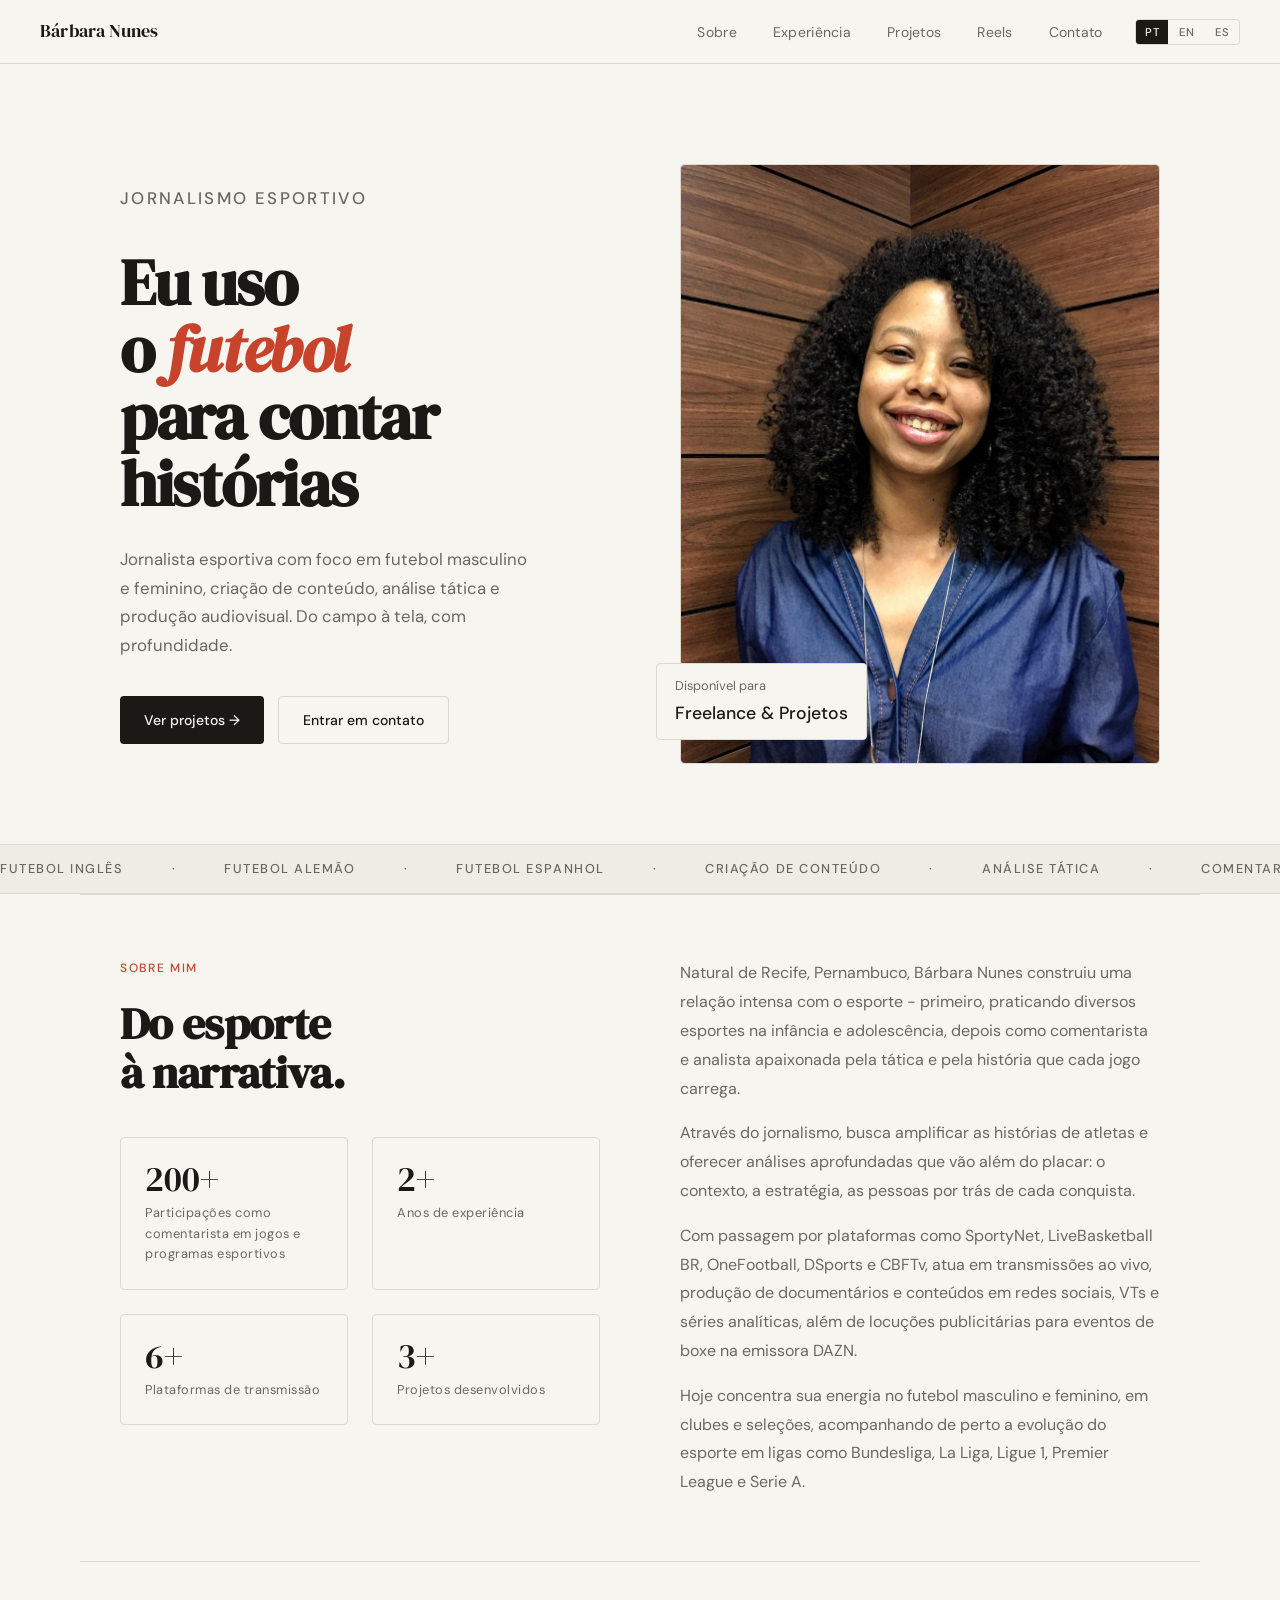
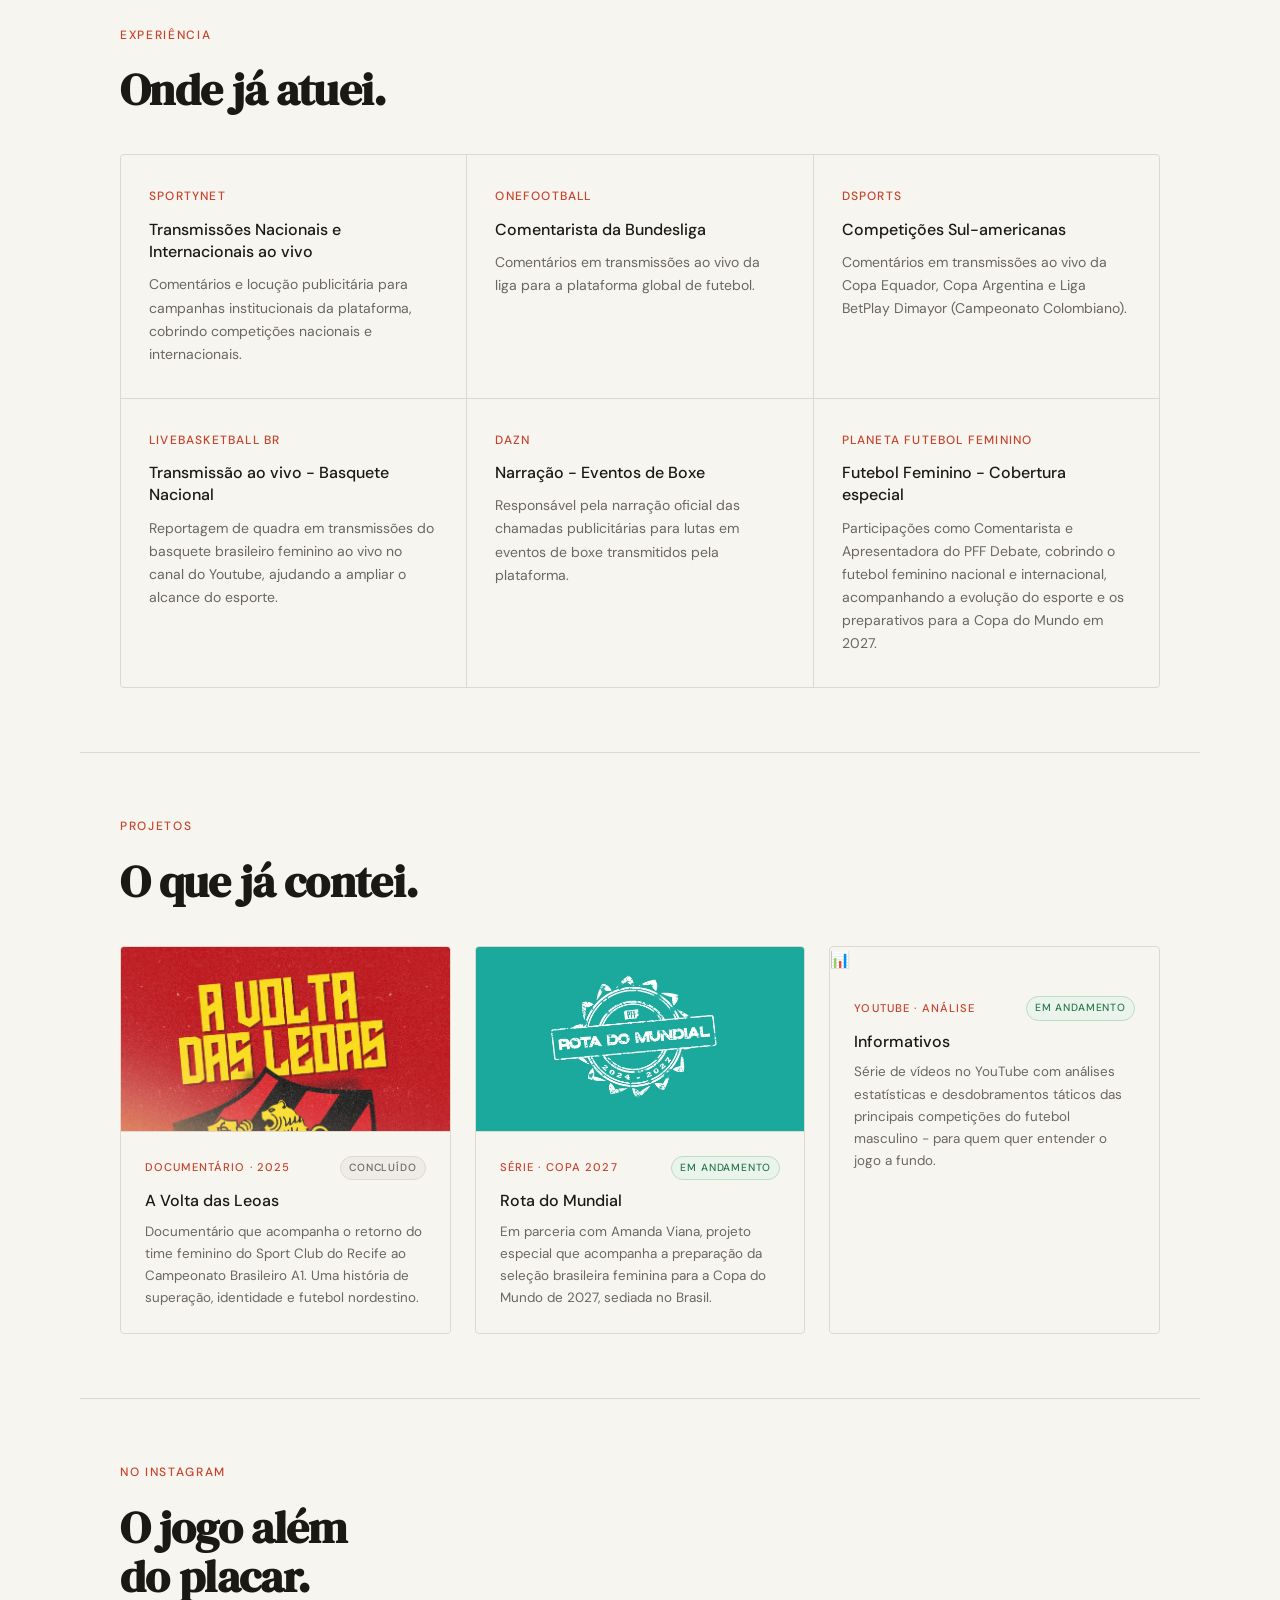
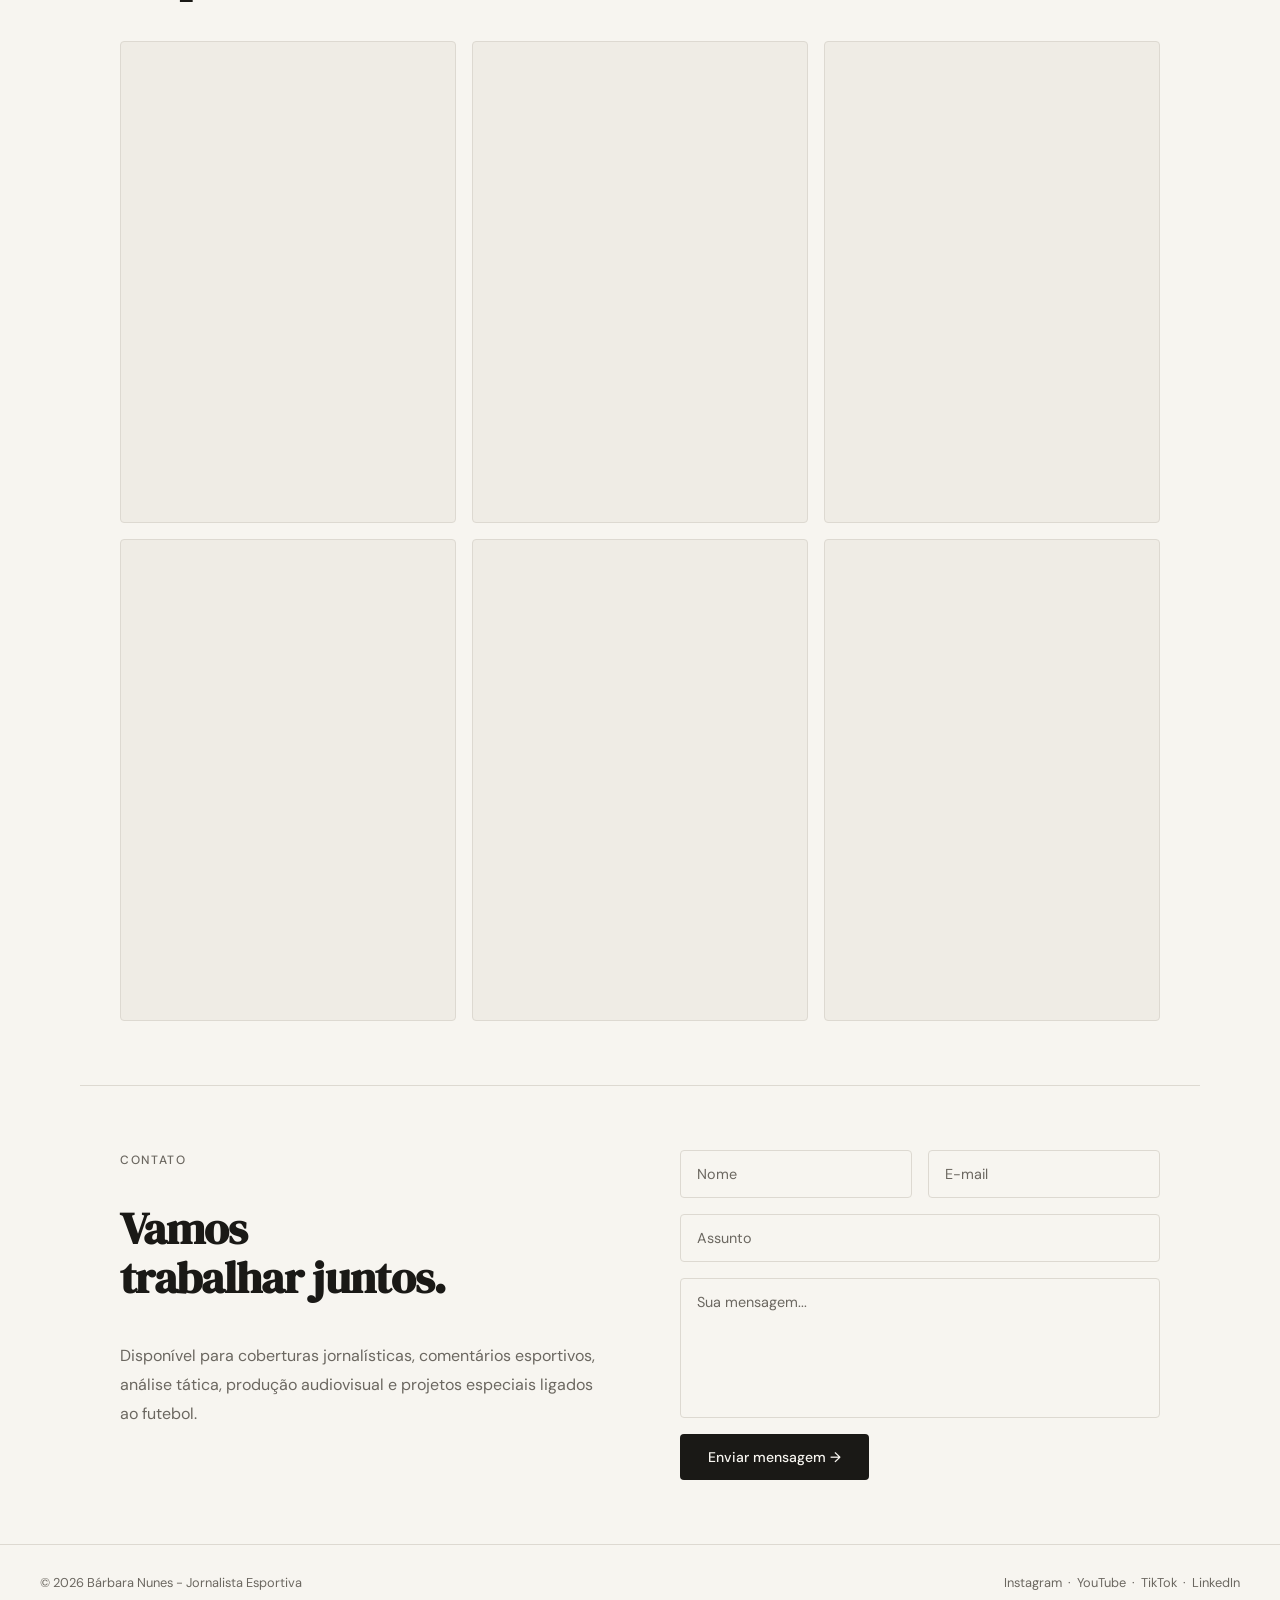
==== docs/index.html @ b061df59 "Folder renaming src to docs" ====
<!DOCTYPE html>
<html lang="pt-BR">
<head>
  <meta charset="UTF-8" />
  <meta name="viewport" content="width=device-width, initial-scale=1.0" />
  <title>Bárbara Nunes - Jornalista Esportiva</title>
  <link rel="preconnect" href="https://fonts.googleapis.com" />
  <link rel="preconnect" href="https://fonts.gstatic.com" crossorigin />
  <link href="https://fonts.googleapis.com/css2?family=DM+Sans:ital,opsz,wght@0,9..40,300;0,9..40,400;0,9..40,500;1,9..40,300&family=DM+Serif+Display:ital@0;1&display=swap" rel="stylesheet" />
  <link rel="stylesheet" href="style.css" />
</head>
<body>

  <!-- NAV -->
  <nav>
    <a class="nav-logo" href="#hero">Bárbara Nunes</a>
    <div style="display:flex;align-items:center;">
      <ul class="nav-links">
        <li><a href="#sobre" data-i18n="nav.sobre">Sobre</a></li>
        <li><a href="#experiencia" data-i18n="nav.experiencia">Experiência</a></li>
        <li><a href="#projetos" data-i18n="nav.projetos">Projetos</a></li>
        <li><a href="#cobertura">Reels</a></li>
        <li><a href="#contato" data-i18n="nav.contato">Contato</a></li>
      </ul>
      <div class="lang-switcher">
        <button class="lang-btn active" onclick="setLang('pt')">PT</button>
        <button class="lang-btn" onclick="setLang('en')">EN</button>
        <button class="lang-btn" onclick="setLang('es')">ES</button>
      </div>
    </div>
  </nav>

  <!-- HERO -->
  <div id="hero">
    <div class="hero-text">
      <p class="section-label" data-i18n="hero.label">Jornalismo esportivo</p>
      <h1 data-i18n-html="hero.h1">Eu uso <br/>o <em>futebol</em><br/>para contar histórias</h1>
      <p data-i18n="hero.p">
        Jornalista esportiva com foco em futebol masculino e feminino, criação de conteúdo, análise tática e produção audiovisual. Do campo à tela, com profundidade.
      </p>
      <div class="hero-actions">
        <a href="#projetos" class="btn btn-primary" data-i18n="hero.btn1">Ver projetos →</a>
        <a href="#contato" class="btn btn-ghost" data-i18n="hero.btn2">Entrar em contato</a>
      </div>
    </div>

    <div class="hero-image">
      <div class="photo-placeholder">
        <img src="../img/barbara.jpeg" alt="Bárbara Nunes Jornalista Esportiva" />
      </div>
      <div class="hero-tag">
        <span data-i18n="hero.tag.label">Disponível para</span>
        <strong data-i18n="hero.tag.strong">Freelance &amp; Projetos</strong>
      </div>
    </div>
  </div>

  <!-- MARQUEE STRIP -->
  <div class="strip">
    <div class="strip-track" id="strip-track"></div>
  </div>

  <!-- ABOUT -->
  <section id="sobre">
    <div>
      <p class="section-label" data-i18n="sobre.label">Sobre mim</p>
      <h2 data-i18n-html="sobre.h2">Do esporte<br/>à narrativa.</h2>
      <div class="about-stats">
        <div class="stat">
          <div class="stat-num">200+</div>
          <div class="stat-label" data-i18n="sobre.stat1">Participações como comentarista em jogos e programas esportivos</div>
        </div>
        <div class="stat">
          <div class="stat-num">2+</div>
          <div class="stat-label" data-i18n="sobre.stat2">Anos de experiência</div>
        </div>
        <div class="stat">
          <div class="stat-num">6+</div>
          <div class="stat-label" data-i18n="sobre.stat3">Plataformas de transmissão</div>
        </div>
        <div class="stat">
          <div class="stat-num">3+</div>
          <div class="stat-label" data-i18n="sobre.stat4">Projetos desenvolvidos</div>
        </div>
      </div>
    </div>

    <div class="about-body">
      <p data-i18n="sobre.p1">Natural de Recife, Pernambuco, Bárbara Nunes construiu uma relação intensa com o esporte - primeiro, praticando diversos esportes na infância e adolescência, depois como comentarista e analista apaixonada pela tática e pela história que cada jogo carrega.</p>
      <p data-i18n="sobre.p2">Através do jornalismo, busca amplificar as histórias de atletas e oferecer análises aprofundadas que vão além do placar: o contexto, a estratégia, as pessoas por trás de cada conquista.</p>
      <p data-i18n="sobre.p3">Com passagem por plataformas como SportyNet, LiveBasketball BR, OneFootball, DSports e CBFTv, atua em transmissões ao vivo, produção de documentários e conteúdos em redes sociais, VTs e séries analíticas, além de locuções publicitárias para eventos de boxe na emissora DAZN.</p>
      <p data-i18n="sobre.p4">Hoje concentra sua energia no futebol masculino e feminino, em clubes e seleções, acompanhando de perto a evolução do esporte em ligas como Bundesliga, La Liga, Ligue 1, Premier League e Serie A.</p>
    </div>
  </section>

  <!-- EXPERIENCE -->
  <section id="experiencia">
    <p class="section-label" data-i18n="exp.label">Experiência</p>
    <h2 data-i18n="exp.h2">Onde já atuei.</h2>

    <div class="exp-grid">
      <div class="exp-card">
        <div class="exp-outlet">SportyNet</div>
        <h3 data-i18n="exp.sportynet.h3">Transmissões Nacionais e Internacionais ao vivo</h3>
        <p data-i18n="exp.sportynet.p">Comentários e locução publicitária para campanhas institucionais da plataforma, cobrindo competições nacionais e internacionais.</p>
      </div>

      <div class="exp-card">
        <div class="exp-outlet">OneFootball</div>
        <h3 data-i18n="exp.onefootball.h3">Comentarista da Bundesliga</h3>
        <p data-i18n="exp.onefootball.p">Comentários em transmissões ao vivo da liga para a plataforma global de futebol.</p>
      </div>

      <div class="exp-card">
        <div class="exp-outlet">DSports</div>
        <h3 data-i18n="exp.dsports.h3">Competições Sul-americanas</h3>
        <p data-i18n="exp.dsports.p">Comentários em transmissões ao vivo da Copa Equador, Copa Argentina e Liga BetPlay Dimayor (Campeonato Colombiano).</p>
      </div>

      <div class="exp-card">
        <div class="exp-outlet">LiveBasketball BR</div>
        <h3 data-i18n="exp.livebasket.h3">Transmissão ao vivo - Basquete Nacional</h3>
        <p data-i18n="exp.livebasket.p">Reportagem de quadra em transmissões do basquete brasileiro feminino ao vivo no canal do Youtube, ajudando a ampliar o alcance do esporte.</p>
      </div>

      <div class="exp-card">
        <div class="exp-outlet">DAZN</div>
        <h3 data-i18n="exp.dazn.h3">Narração - Eventos de Boxe</h3>
        <p data-i18n="exp.dazn.p">Responsável pela narração oficial das chamadas publicitárias para lutas em eventos de boxe transmitidos pela plataforma.</p>
      </div>

      <div class="exp-card">
        <div class="exp-outlet">Planeta Futebol Feminino</div>
        <h3 data-i18n="exp.pff.h3">Futebol Feminino - Cobertura especial</h3>
        <p data-i18n="exp.pff.p">Participações como Comentarista e Apresentadora do PFF Debate, cobrindo o futebol feminino nacional e internacional, acompanhando a evolução do esporte e os preparativos para a Copa do Mundo em 2027.</p>
      </div>
    </div>
  </section>

  <!-- PROJECTS -->
  <section id="projetos">
    <p class="section-label" data-i18n="proj.label">Projetos</p>
    <h2 data-i18n="proj.h2">O que já contei.</h2>

    <div class="projects-grid">
      <div class="project-card">
        <div class="project-thumb"><img src="../img/a_volta_das_leoas.png" alt="a volta das leoas documentário"/>
        </div>
        <div class="project-body">
          <div class="project-header">
            <span class="project-tag" data-i18n="proj.leoas.tag">Documentário · 2025</span>
            <span class="status-badge concluido" data-i18n="badge.concluido">Concluído</span>
          </div>
          <h3>A Volta das Leoas</h3>
          <p data-i18n="proj.leoas.p">Documentário que acompanha o retorno do time feminino do Sport Club do Recife ao Campeonato Brasileiro A1. Uma história de superação, identidade e futebol nordestino.</p>
        </div>
      </div>

      <div class="project-card">
        <div class="project-thumb"><img src="../img/rota_do_mundial.jpeg" alt="rota do mundial"/>
        </div>
        <div class="project-body">
          <div class="project-header">
            <span class="project-tag" data-i18n="proj.rota.tag">Série · Copa 2027</span>
            <span class="status-badge em-andamento" data-i18n="badge.andamento">Em andamento</span>
          </div>
          <h3>Rota do Mundial</h3>
          <p data-i18n="proj.rota.p">Em parceria com Amanda Viana, projeto especial que acompanha a preparação da seleção brasileira feminina para a Copa do Mundo de 2027, sediada no Brasil.</p>
        </div>
      </div>

      <div class="project-card">
        <div class="project-thumb">📊</div>
        <div class="project-body">
          <div class="project-header">
            <span class="project-tag" data-i18n="proj.info.tag">YouTube · Análise</span>
            <span class="status-badge em-andamento" data-i18n="badge.andamento">Em andamento</span>
          </div>
          <h3>Informativos</h3>
          <p data-i18n="proj.info.p">Série de vídeos no YouTube com análises estatísticas e desdobramentos táticos das principais competições do futebol masculino - para quem quer entender o jogo a fundo.</p>
        </div>
      </div>
    </div>
  </section>

  <!-- REELS -->
  <section id="cobertura">
    <p class="section-label" data-i18n="reels.label">No Instagram</p>
    <h2 data-i18n-html="reels.h2">O jogo além<br/>do placar.</h2>

    <div class="reels-grid">
      <div class="reel-item"><iframe src="https://www.instagram.com/reel/DZvdhfUvSW5/embed/" scrolling="no" allowtransparency="true" allowfullscreen="true"></iframe></div>
      <div class="reel-item"><iframe src="https://www.instagram.com/reel/DaORbCwvIJ7/embed/" scrolling="no" allowtransparency="true" allowfullscreen="true"></iframe></div>
      <div class="reel-item"><iframe src="https://www.instagram.com/reel/DaTJPMxO-Ll/embed/" scrolling="no" allowtransparency="true" allowfullscreen="true"></iframe></div>
      <div class="reel-item"><iframe src="https://www.instagram.com/reel/DaQzig-PDIi/embed/" scrolling="no" allowtransparency="true" allowfullscreen="true"></iframe></div>
      <div class="reel-item"><iframe src="https://www.instagram.com/reel/DZ-tyhWvPkU/embed/" scrolling="no" allowtransparency="true" allowfullscreen="true"></iframe></div>
      <div class="reel-item"><iframe src="https://www.instagram.com/reel/DZ8EhXgxxSa/embed/" scrolling="no" allowtransparency="true" allowfullscreen="true"></iframe></div>
    </div>
  </section>

  <!-- CONTACT -->
  <section id="contato">
    <div class="contact-text">
      <p class="section-label" data-i18n="contato.label">Contato</p>
      <h2 data-i18n-html="contato.h2">Vamos<br/>trabalhar juntos.</h2>
      <p data-i18n="contato.p">Disponível para coberturas jornalísticas, comentários esportivos, análise tática, produção audiovisual e projetos especiais ligados ao futebol.</p>

    </div>

    <form class="contact-form" action="https://formspree.io/f/xgojrzkr" method="POST" onsubmit="handleSubmit(event)">
      <div class="form-row">
        <input type="text" name="nome" data-i18n-placeholder="contato.nome" placeholder="Nome" required />
        <input type="email" name="email" placeholder="E-mail" required />
      </div>
      <input type="text" name="assunto" data-i18n-placeholder="contato.assunto" placeholder="Assunto" required />
      <textarea name="mensagem" data-i18n-placeholder="contato.mensagem" placeholder="Sua mensagem..." required></textarea>
      <button type="submit" class="btn btn-primary" data-i18n="contato.btn" style="align-self: flex-start; padding: 14px 28px;">
        Enviar mensagem →
      </button>
    </form>
  </section>

  <!-- FOOTER -->
  <footer>
    <span data-i18n="footer.copy">© 2026 Bárbara Nunes - Jornalista Esportiva</span>
    <span>
      <a href="https://www.instagram.com/oqueabahviu/" target="_blank" rel="noopener">Instagram</a>
      &nbsp;·&nbsp;
      <a href="https://www.youtube.com/@oqueabahviu" target="_blank" rel="noopener">YouTube</a>
      &nbsp;·&nbsp;
      <a href="https://www.tiktok.com/@oqueabahviu" target="_blank" rel="noopener">TikTok</a>
      &nbsp;·&nbsp;
      <a href="https://www.linkedin.com/in/barbaranunespereira/" target="_blank" rel="noopener">LinkedIn</a>
    </span>
  </footer>

  <script src="script.js" defer></script>

</body>
</html>
---- docs/style.css ----
*, *::before, *::after {
  box-sizing: border-box;
  margin: 0;
  padding: 0;
}

:root {
  --bg: #F7F5F0;
  --bg-alt: #EFECE5;
  --ink: #1A1916;
  --ink-muted: #6B6760;
  --accent: #C8432B;
  --border: #DDD9D1;
  --max-w: 1120px;
}

html {
  scroll-behavior: smooth;
  scroll-padding-top: 64px;
}

body {
  background: var(--bg);
  color: var(--ink);
  font-family: 'DM Sans', system-ui, sans-serif;
  font-size: 16px;
  line-height: 1.6;
  -webkit-font-smoothing: antialiased;
}

/* ── NAV ── */
nav {
  position: sticky;
  top: 0;
  z-index: 100;
  background: var(--bg);
  border-bottom: 1px solid var(--border);
  display: flex;
  align-items: center;
  justify-content: space-between;
  padding: 0 40px;
  height: 64px;
}

.nav-logo {
  font-family: 'DM Serif Display', serif;
  font-size: 1.1rem;
  letter-spacing: 0.01em;
  color: var(--ink);
  text-decoration: none;
}

.nav-links {
  display: flex;
  gap: 36px;
  list-style: none;
}

.nav-links a {
  font-size: 0.875rem;
  font-weight: 400;
  color: var(--ink-muted);
  text-decoration: none;
  letter-spacing: 0.02em;
  transition: color 0.2s;
}

.nav-links a:hover {
  color: var(--ink);
}

/* ── LANG SWITCHER ── */
.lang-switcher {
  display: flex;
  align-items: center;
  gap: 2px;
  margin-left: 32px;
  border: 1px solid var(--border);
  border-radius: 4px;
  overflow: hidden;
}

.lang-btn {
  background: none;
  border: none;
  padding: 5px 9px;
  font-family: 'DM Sans', sans-serif;
  font-size: 0.7rem;
  font-weight: 500;
  letter-spacing: 0.08em;
  color: var(--ink-muted);
  cursor: pointer;
  transition: all 0.15s;
}

.lang-btn:hover {
  color: var(--ink);
  background: var(--bg-alt);
}

.lang-btn.active {
  background: var(--ink);
  color: var(--bg);
}

/* ── HERO ── */
#hero {
  max-width: var(--max-w);
  margin: 0 auto;
  padding: 100px 40px 80px;
  display: grid;
  grid-template-columns: 1fr 1fr;
  gap: 80px;
  align-items: center;
}

.hero-text h1 {
  font-family: 'DM Serif Display', serif;
  font-size: clamp(2.8rem, 5vw, 4.5rem);
  line-height: 1.05;
  letter-spacing: -0.02em;
  margin-bottom: 28px;
}

.hero-text h1 em {
  font-style: italic;
  color: var(--accent);
}

.hero-text p {
  font-size: 1.05rem;
  color: var(--ink-muted);
  max-width: 420px;
  margin-bottom: 36px;
  line-height: 1.7;
}

.hero-actions {
  display: flex;
  gap: 14px;
  flex-wrap: wrap;
}

.btn {
  display: inline-flex;
  align-items: center;
  gap: 8px;
  padding: 12px 24px;
  font-family: 'DM Sans', sans-serif;
  font-size: 0.875rem;
  font-weight: 500;
  border-radius: 4px;
  text-decoration: none;
  transition: all 0.2s;
  cursor: pointer;
  border: none;
}

.btn-primary {
  background: var(--ink);
  color: var(--bg);
}

.btn-primary:hover {
  background: var(--accent);
}

.btn-ghost {
  background: transparent;
  color: var(--ink);
  border: 1px solid var(--border);
}

.btn-ghost:hover {
  border-color: var(--ink);
}

.hero-image {
  position: relative;
}

.hero-image img {
  width: 100%;
  aspect-ratio: 4/5;
  object-fit: cover;
  border-radius: 4px;
  display: block;
}

.hero-tag {
  position: absolute;
  bottom: 24px;
  left: -24px;
  background: var(--bg);
  border: 1px solid var(--border);
  padding: 12px 18px;
  border-radius: 4px;
  font-size: 0.8rem;
  color: var(--ink-muted);
  display: flex;
  flex-direction: column;
  gap: 2px;
}

.hero-tag strong {
  font-size: 1.1rem;
  color: var(--ink);
  font-weight: 500;
}

/* placeholder when no photo */
.photo-placeholder {
  width: 100%;
  aspect-ratio: 4/5;
  background: var(--bg-alt);
  border-radius: 4px;
  display: flex;
  align-items: center;
  justify-content: center;
  border: 1px solid var(--border);
}

.photo-placeholder span {
  font-family: 'DM Serif Display', serif;
  font-size: 6rem;
  color: var(--border);
  font-style: italic;
}

/* ── STRIP ── */
.strip {
  border-top: 1px solid var(--border);
  border-bottom: 1px solid var(--border);
  background: var(--bg-alt);
  overflow: hidden;
  padding: 14px 0;
}

.strip-track {
  display: flex;
  gap: 48px;
  animation: marquee 24s linear infinite;
  white-space: nowrap;
}

.strip-track span {
  font-size: 0.8rem;
  font-weight: 500;
  letter-spacing: 0.12em;
  text-transform: uppercase;
  color: var(--ink-muted);
  flex-shrink: 0;
}

@keyframes marquee {
  from { transform: translateX(0); }
  to { transform: translateX(-50%); }
}

/* ── SECTION SHARED ── */
section {
  max-width: var(--max-w);
  margin: 0 auto;
  padding: 64px 40px;
}

.section-label {
  font-size: 0.75rem;
  font-weight: 500;
  letter-spacing: 0.14em;
  text-transform: uppercase;
  color: var(--accent);
  margin-bottom: 20px;
}

h2 {
  font-family: 'DM Serif Display', serif;
  font-size: clamp(2rem, 3.5vw, 3rem);
  line-height: 1.1;
  letter-spacing: -0.015em;
  margin-bottom: 40px;
}

/* ── ABOUT ── */
#sobre {
  display: grid;
  grid-template-columns: 1fr 1fr;
  gap: 80px;
  align-items: start;
  border-top: 1px solid var(--border);
}

.about-body p {
  color: var(--ink-muted);
  line-height: 1.8;
  margin-bottom: 16px;
}

.about-body p:last-child {
  margin-bottom: 0;
}

.about-stats {
  display: grid;
  grid-template-columns: 1fr 1fr;
  gap: 24px;
  margin-top: 40px;
}

.stat {
  padding: 24px;
  border: 1px solid var(--border);
  border-radius: 4px;
}

.stat-num {
  font-family: 'DM Serif Display', serif;
  font-size: 2.2rem;
  line-height: 1;
  margin-bottom: 6px;
}

.stat-label {
  font-size: 0.8rem;
  color: var(--ink-muted);
  letter-spacing: 0.04em;
}

/* ── EXPERIENCE ── */
#experiencia {
  border-top: 1px solid var(--border);
}

.exp-grid {
  display: grid;
  grid-template-columns: repeat(3, 1fr);
  gap: 1px;
  background: var(--border);
  border: 1px solid var(--border);
  border-radius: 4px;
  overflow: hidden;
}

.exp-card {
  background: var(--bg);
  padding: 32px 28px;
  transition: background 0.2s;
}

.exp-card:hover {
  background: var(--bg-alt);
}

.exp-outlet {
  font-size: 0.75rem;
  font-weight: 500;
  letter-spacing: 0.1em;
  text-transform: uppercase;
  color: var(--accent);
  margin-bottom: 12px;
}

.exp-card h3 {
  font-size: 1rem;
  font-weight: 500;
  margin-bottom: 10px;
  line-height: 1.4;
}

.exp-card p {
  font-size: 0.875rem;
  color: var(--ink-muted);
  line-height: 1.65;
}

/* ── PROJECTS ── */
#projetos {
  border-top: 1px solid var(--border);
}

.projects-grid {
  display: grid;
  grid-template-columns: repeat(3, 1fr);
  gap: 24px;
}

.project-card {
  border: 1px solid var(--border);
  border-radius: 4px;
  overflow: hidden;
  transition: transform 0.2s, box-shadow 0.2s;
}

.project-card:hover {
  transform: translateY(-4px);
  box-shadow: 0 12px 32px rgba(0,0,0,0.06);
}

.project-thumb img {
  width: 100%;
  height: 100%;
  aspect-ratio: 16/9;
  background: var(--bg-alt);
  display: block;
  align-items: center;
  justify-content: center;
  border-bottom: 1px solid var(--border);
  object-fit: cover;
}

.project-body {
  padding: 24px;
}

.project-tag {
  display: inline-block;
  font-size: 0.7rem;
  font-weight: 500;
  letter-spacing: 0.1em;
  text-transform: uppercase;
  color: var(--accent);
  margin-bottom: 10px;
}

.project-header {
  display: flex;
  align-items: center;
  justify-content: space-between;
  margin-bottom: 10px;
}

.project-header .project-tag {
  margin-bottom: 0;
}

.status-badge {
  font-size: 0.65rem;
  font-weight: 500;
  letter-spacing: 0.08em;
  text-transform: uppercase;
  padding: 3px 8px;
  border-radius: 20px;
  flex-shrink: 0;
}

.status-badge.concluido {
  background: var(--bg-alt);
  color: var(--ink-muted);
  border: 1px solid var(--border);
}

.status-badge.em-andamento {
  background: #EAF4EC;
  color: #2A7A4B;
  border: 1px solid #B6DEC0;
}

.project-body h3 {
  font-size: 1rem;
  font-weight: 500;
  margin-bottom: 8px;
  line-height: 1.4;
}

.project-body p {
  font-size: 0.84rem;
  color: var(--ink-muted);
  line-height: 1.65;
}

/* ── MEDIA / COVERAGE ── */
#cobertura {
  border-top: 1px solid var(--border);
}

.reels-grid {
  display: grid;
  grid-template-columns: repeat(3, 1fr);
  gap: 16px;
}

.reel-item {
  border-radius: 4px;
  overflow: hidden;
  border: 1px solid var(--border);
  background: var(--bg-alt);
}

.reel-item iframe {
  display: block;
  width: 100%;
  height: 480px;
  border: none;
}

/* ── CONTACT ── */
#contato {
  border-top: 1px solid var(--border);
  display: grid;
  grid-template-columns: 1fr 1fr;
  gap: 80px;
  align-items: start;
}

.contact-text p {
  color: var(--ink-muted);
  line-height: 1.8;
  margin-bottom: 32px;
}

.social-links {
  display: flex;
  flex-direction: row;
  flex-wrap: wrap;
  gap: 10px;
}

.social-link {
  display: flex;
  align-items: center;
  gap: 8px;
  font-size: 0.8rem;
  color: var(--ink-muted);
  text-decoration: none;
  padding: 10px 14px;
  border: 1px solid var(--border);
  border-radius: 4px;
  transition: all 0.2s;
}

.social-link:hover {
  border-color: var(--ink);
  color: var(--ink);
}

.social-link-icon {
  width: 20px;
  text-align: center;
  font-size: 1rem;
}

.contact-form {
  display: flex;
  flex-direction: column;
  gap: 16px;
}

.form-row {
  display: grid;
  grid-template-columns: 1fr 1fr;
  gap: 16px;
}

input, textarea {
  width: 100%;
  padding: 14px 16px;
  background: var(--bg);
  border: 1px solid var(--border);
  border-radius: 4px;
  font-family: 'DM Sans', sans-serif;
  font-size: 0.9rem;
  color: var(--ink);
  outline: none;
  transition: border-color 0.2s;
  resize: none;
}

input::placeholder, textarea::placeholder {
  color: var(--ink-muted);
}

input:focus, textarea:focus {
  border-color: var(--ink);
}

textarea {
  height: 140px;
}

/* ── FOOTER ── */
footer {
  border-top: 1px solid var(--border);
  display: flex;
  align-items: center;
  justify-content: space-between;
  padding: 28px 40px;
  max-width: 100%;
  font-size: 0.8rem;
  color: var(--ink-muted);
}

footer a {
  color: var(--ink-muted);
  text-decoration: none;
}

footer a:hover {
  color: var(--ink);
}

/* ── RESPONSIVE ── */
@media (max-width: 768px) {
  nav { padding: 0 20px; }
  nav .nav-links { display: none; }

  #hero {
    grid-template-columns: 1fr;
    padding: 60px 20px 40px;
    gap: 40px;
  }

  .hero-image { order: -1; }
  .hero-tag { left: 0; }

  section { padding: 60px 20px; }

  #sobre,
  #contato {
    grid-template-columns: 1fr;
    gap: 40px;
  }

  .exp-grid,
  .projects-grid {
    grid-template-columns: 1fr;
  }

  .reels-grid {
    grid-template-columns: 1fr;
  }

  .about-stats {
    grid-template-columns: 1fr 1fr;
  }

  .form-row { grid-template-columns: 1fr; }

  footer {
    flex-direction: column;
    gap: 12px;
    padding: 24px 20px;
    text-align: center;
  }
}
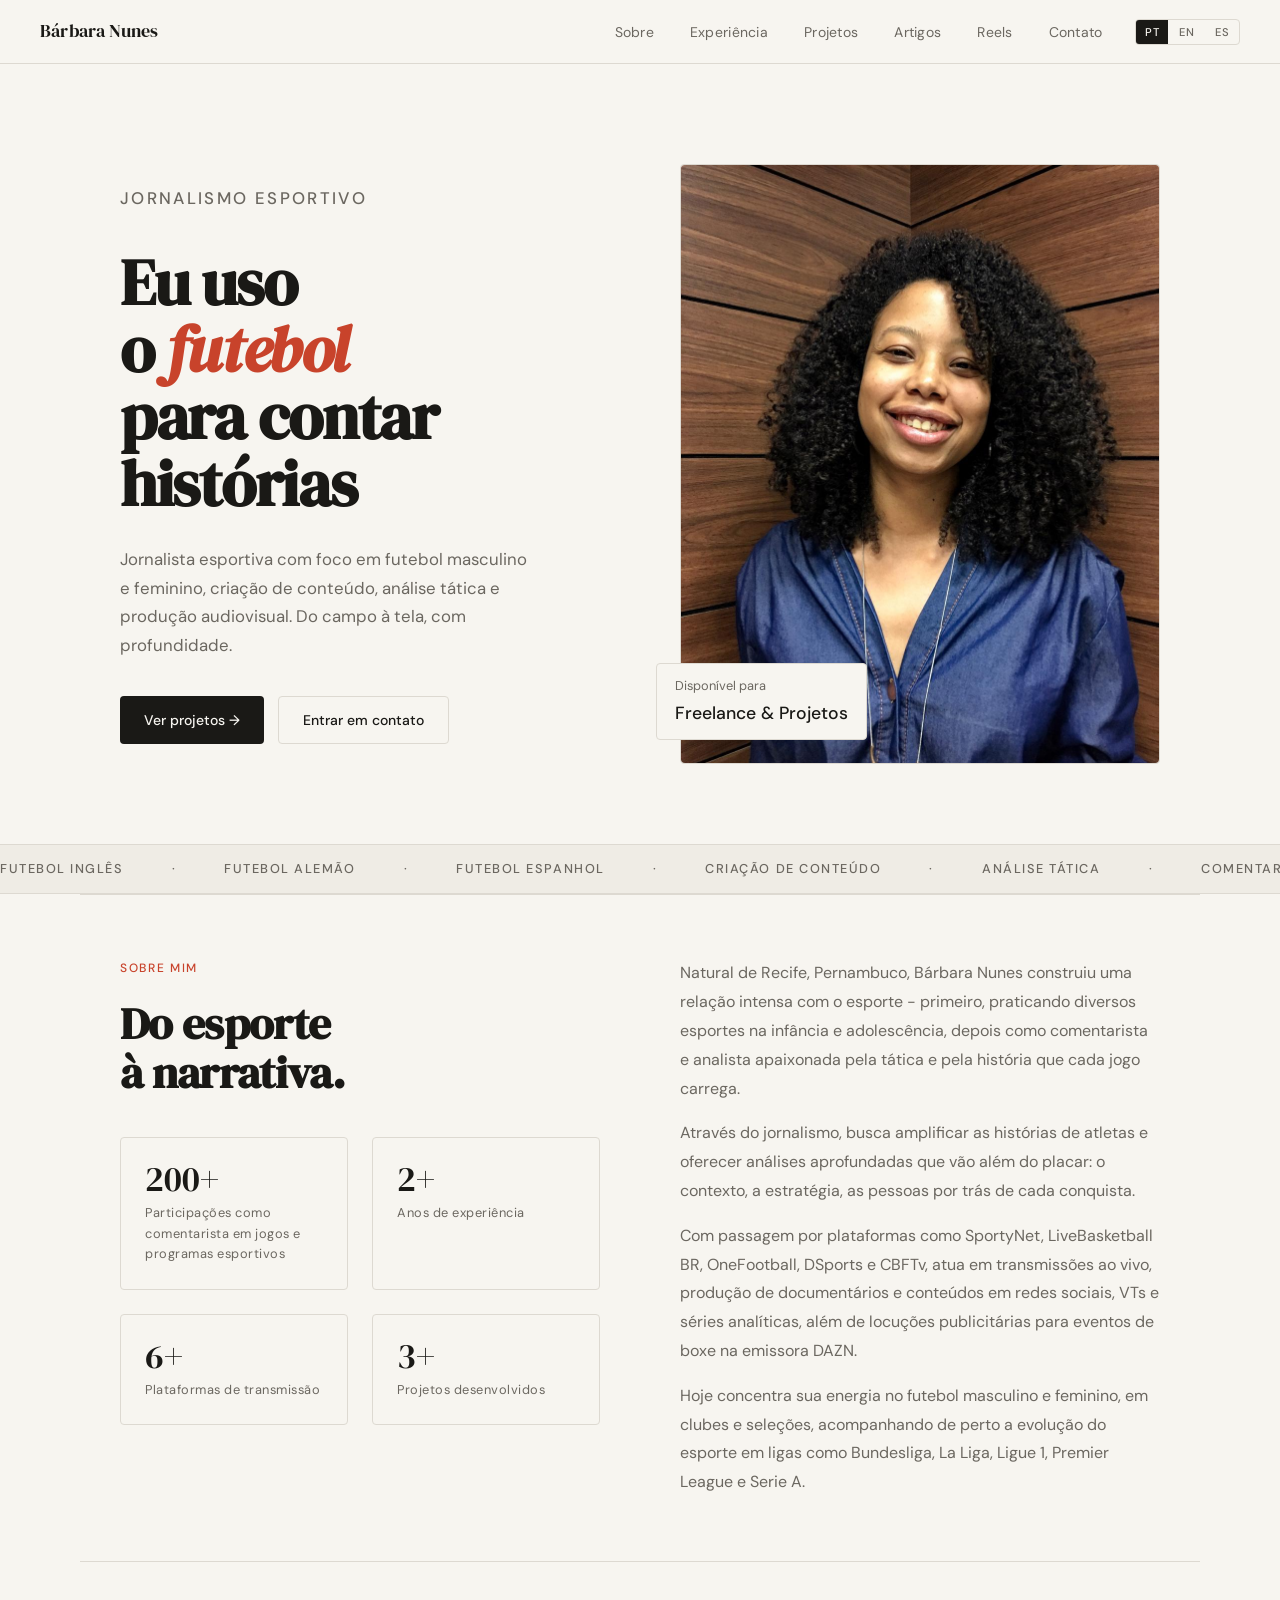
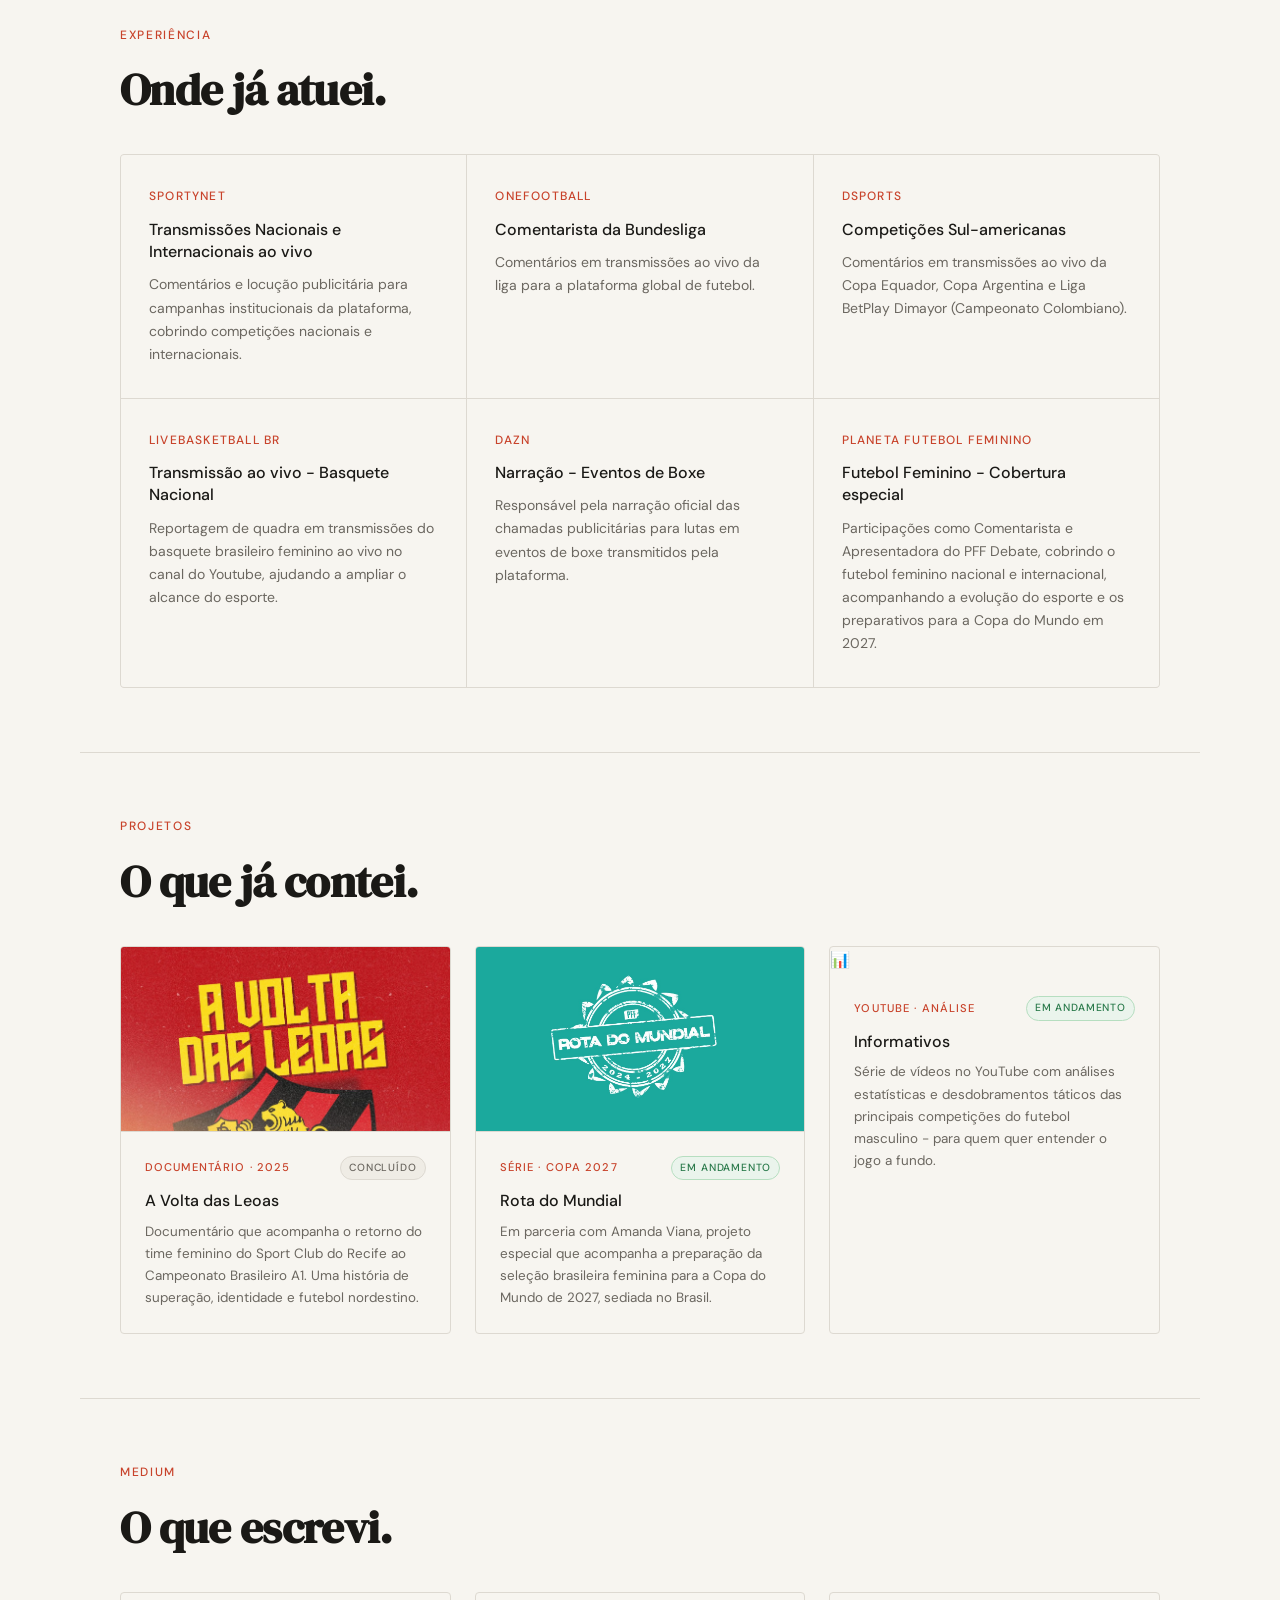
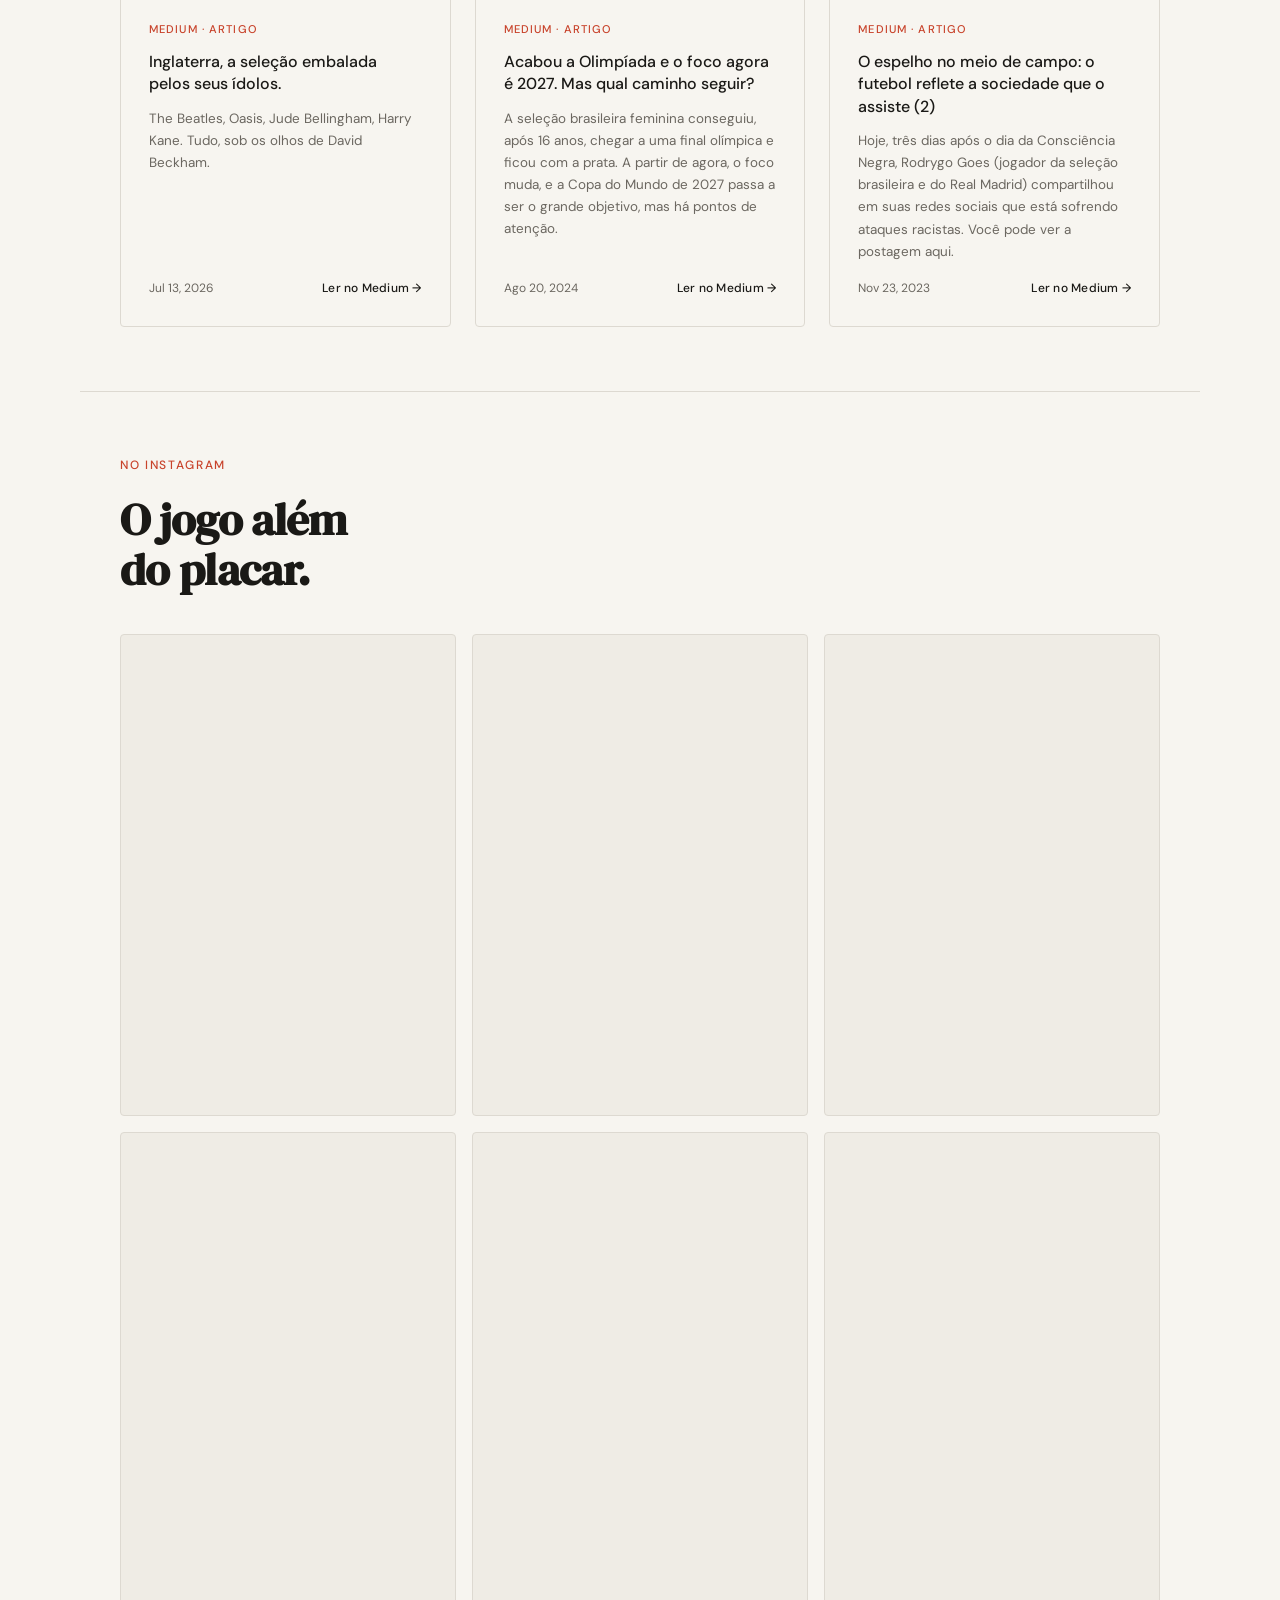
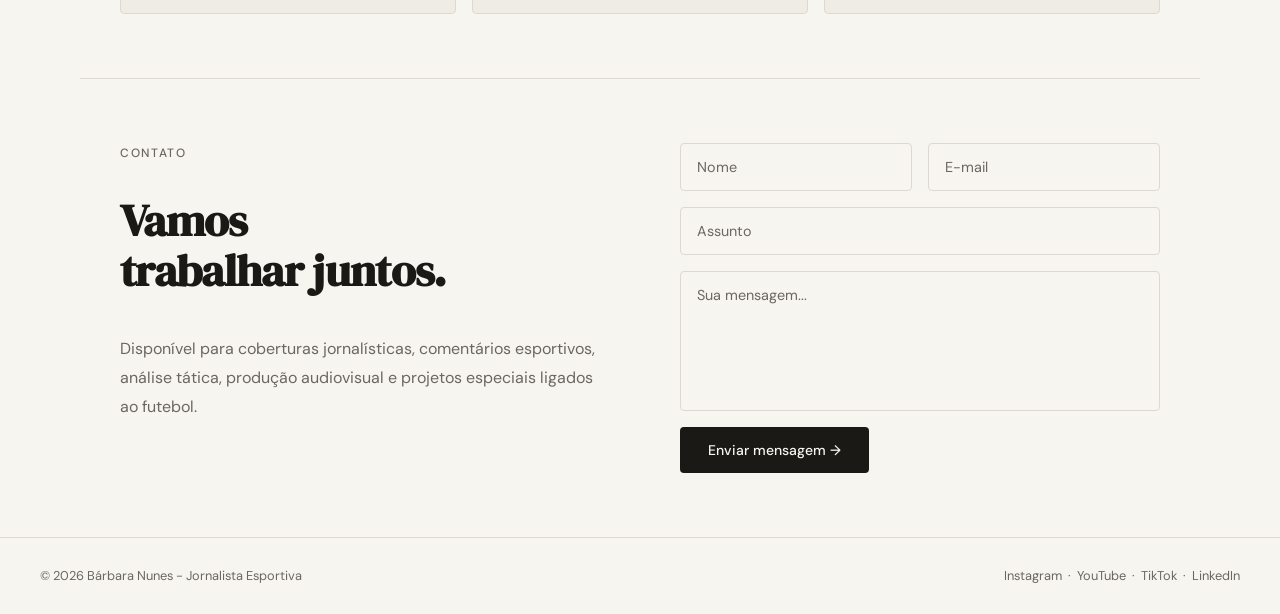
==== commit 539cf03a: "Add article section and path corrections" ====
--- a/docs/index.html
+++ b/docs/index.html
@@ -7,7 +7,7 @@
   <link rel="preconnect" href="https://fonts.googleapis.com" />
   <link rel="preconnect" href="https://fonts.gstatic.com" crossorigin />
   <link href="https://fonts.googleapis.com/css2?family=DM+Sans:ital,opsz,wght@0,9..40,300;0,9..40,400;0,9..40,500;1,9..40,300&family=DM+Serif+Display:ital@0;1&display=swap" rel="stylesheet" />
-  <link rel="stylesheet" href="style.css" />
+  <link rel="stylesheet" href="./style.css" />
 </head>
 <body>
 
@@ -19,6 +19,7 @@
         <li><a href="#sobre" data-i18n="nav.sobre">Sobre</a></li>
         <li><a href="#experiencia" data-i18n="nav.experiencia">Experiência</a></li>
         <li><a href="#projetos" data-i18n="nav.projetos">Projetos</a></li>
+        <li><a href="#artigos" data-i18n="nav.artigos">Artigos</a></li>
         <li><a href="#cobertura">Reels</a></li>
         <li><a href="#contato" data-i18n="nav.contato">Contato</a></li>
       </ul>
@@ -181,6 +182,13 @@
         </div>
       </div>
     </div>
+  </section>
+
+  <!-- ARTICLES -->
+  <section id="artigos">
+    <p class="section-label" data-i18n="artigos.label">Medium</p>
+    <h2 data-i18n="artigos.h2">O que escrevi.</h2>
+    <div class="articles-grid" id="articles-grid"></div>
   </section>
 
   <!-- REELS -->
@@ -234,7 +242,7 @@
     </span>
   </footer>
 
-  <script src="script.js" defer></script>
+  <script src="./script.js" defer></script>
 
 </body>
 </html>
--- a/docs/style.css
+++ b/docs/style.css
@@ -468,6 +468,75 @@
   line-height: 1.65;
 }
 
+/* ── ARTICLES ── */
+#artigos {
+  border-top: 1px solid var(--border);
+}
+
+.articles-grid {
+  display: grid;
+  grid-template-columns: repeat(3, 1fr);
+  gap: 24px;
+}
+
+.article-card {
+  border: 1px solid var(--border);
+  border-radius: 4px;
+  padding: 28px;
+  display: flex;
+  flex-direction: column;
+  gap: 12px;
+  transition: transform 0.2s, box-shadow 0.2s;
+  text-decoration: none;
+  color: inherit;
+}
+
+.article-card:hover {
+  transform: translateY(-4px);
+  box-shadow: 0 12px 32px rgba(0,0,0,0.06);
+}
+
+.article-tag {
+  font-size: 0.7rem;
+  font-weight: 500;
+  letter-spacing: 0.1em;
+  text-transform: uppercase;
+  color: var(--accent);
+}
+
+.article-card h3 {
+  font-size: 1rem;
+  font-weight: 500;
+  line-height: 1.4;
+  color: var(--ink);
+}
+
+.article-card p {
+  font-size: 0.84rem;
+  color: var(--ink-muted);
+  line-height: 1.65;
+  flex: 1;
+}
+
+.article-footer {
+  display: flex;
+  align-items: center;
+  justify-content: space-between;
+  margin-top: 4px;
+}
+
+.article-date {
+  font-size: 0.75rem;
+  color: var(--ink-muted);
+}
+
+.article-link {
+  font-size: 0.75rem;
+  font-weight: 500;
+  color: var(--ink);
+  letter-spacing: 0.02em;
+}
+
 /* ── MEDIA / COVERAGE ── */
 #cobertura {
   border-top: 1px solid var(--border);
@@ -621,7 +690,8 @@
   }
 
   .exp-grid,
-  .projects-grid {
+  .projects-grid,
+  .articles-grid {
     grid-template-columns: 1fr;
   }
 
